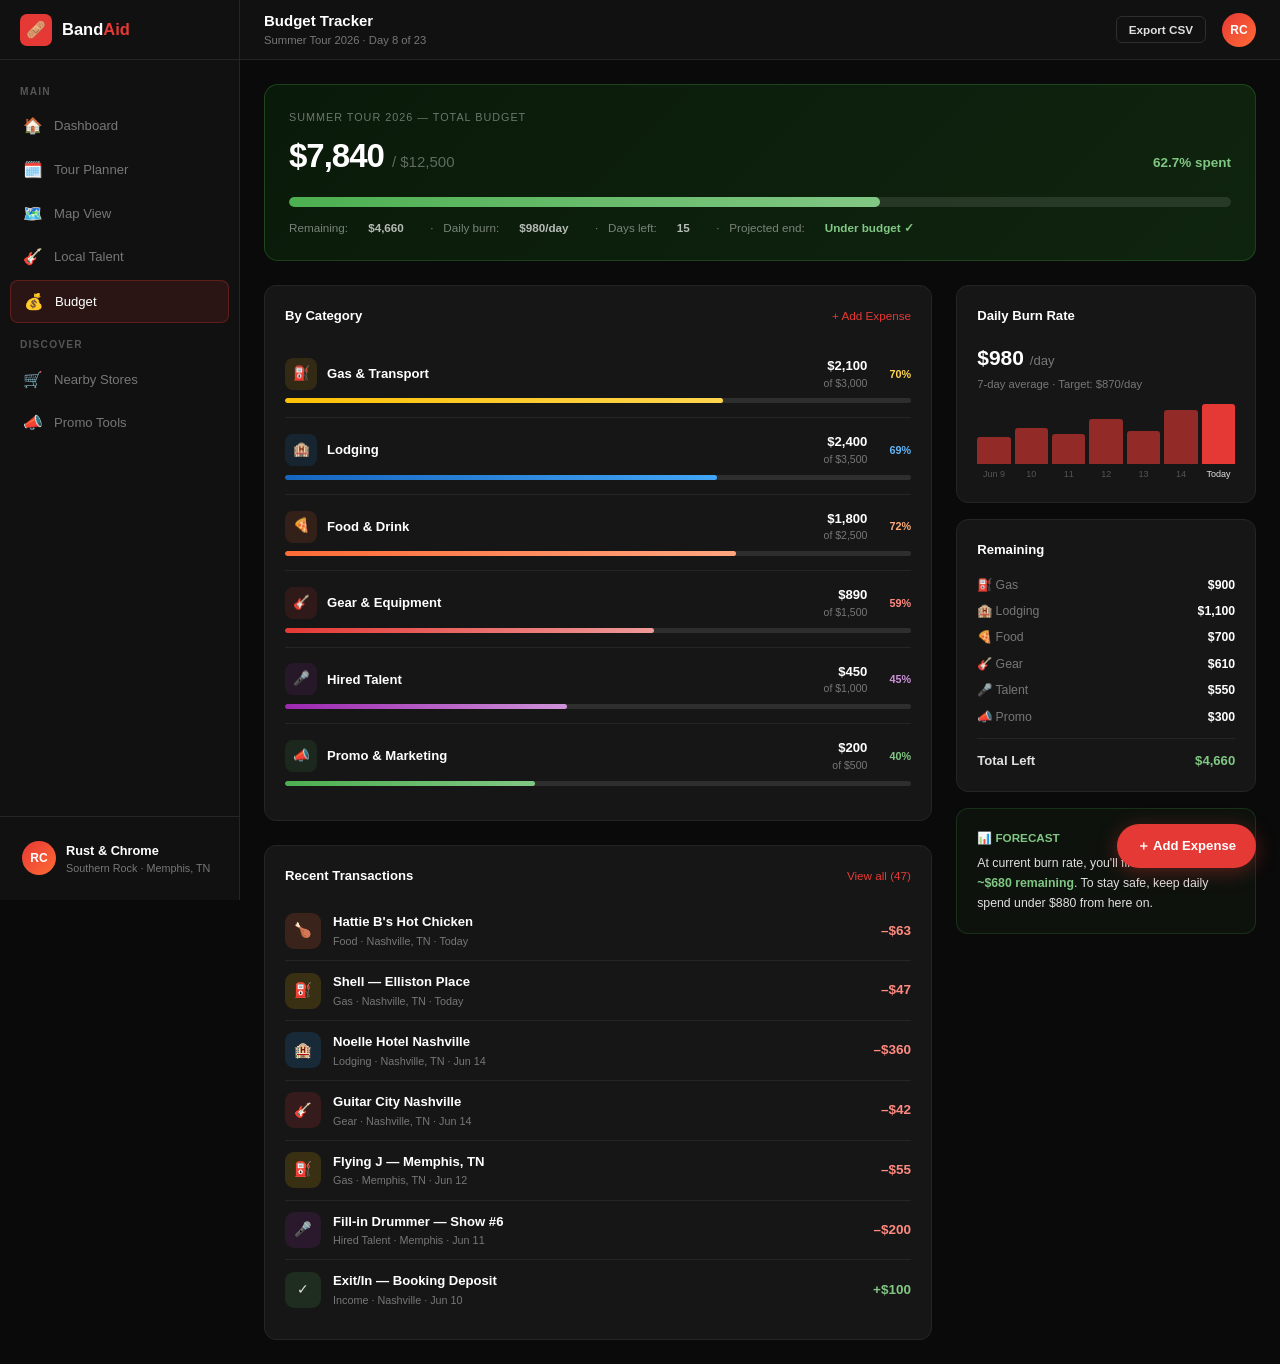
==== budget.html @ 66b854cf "udpated" ====
<!DOCTYPE html>
<html lang="en">
<head>
  <meta charset="UTF-8" />
  <meta name="viewport" content="width=device-width, initial-scale=1.0" />
  <title>BandAid — Budget</title>
  <link rel="stylesheet" href="css/app.css" />
  <style>
    /* Overview hero */
    .budget-hero {
      background: linear-gradient(135deg, #0a1a0a 0%, #0f240f 100%);
      border: 1px solid rgba(76,175,80,0.25);
      border-radius: 14px;
      padding: 24px;
      margin-bottom: 24px;
    }

    .budget-hero-label {
      font-size: 0.72rem;
      text-transform: uppercase;
      letter-spacing: 1px;
      color: rgba(255,255,255,0.4);
      margin-bottom: 6px;
    }

    .budget-numbers {
      display: flex;
      align-items: baseline;
      gap: 8px;
      margin-bottom: 16px;
    }

    .budget-spent {
      font-size: 2.2rem;
      font-weight: 800;
      color: #fff;
      letter-spacing: -1px;
    }

    .budget-total {
      font-size: 1rem;
      color: rgba(255,255,255,0.35);
    }

    .budget-pct {
      font-size: 0.9rem;
      font-weight: 700;
      color: #81c784;
      margin-left: auto;
    }

    .main-bar {
      height: 10px;
      background: rgba(255,255,255,0.1);
      border-radius: 5px;
      overflow: hidden;
      margin-bottom: 12px;
    }

    .main-bar-fill {
      height: 100%;
      background: linear-gradient(90deg, #4caf50, #81c784);
      border-radius: 5px;
      width: 62.7%;
    }

    .budget-hero-meta {
      display: flex;
      gap: 20px;
      font-size: 0.78rem;
      color: rgba(255,255,255,0.45);
    }

    .budget-hero-meta span { color: rgba(255,255,255,0.7); font-weight: 600; }

    /* Category rows */
    .cat-row {
      padding: 14px 0;
      border-bottom: 1px solid var(--border);
    }

    .cat-row:last-child { border-bottom: none; }

    .cat-header {
      display: flex;
      align-items: center;
      gap: 10px;
      margin-bottom: 7px;
    }

    .cat-icon {
      width: 32px;
      height: 32px;
      border-radius: 8px;
      display: flex;
      align-items: center;
      justify-content: center;
      font-size: 0.9rem;
      flex-shrink: 0;
    }

    .cat-name { font-size: 0.875rem; font-weight: 600; color: #fff; flex: 1; }

    .cat-amounts {
      text-align: right;
      flex-shrink: 0;
    }

    .cat-spent { font-size: 0.875rem; font-weight: 700; color: #fff; }
    .cat-budget { font-size: 0.7rem; color: var(--muted); }
    .cat-pct { font-size: 0.72rem; font-weight: 600; }

    .cat-bar {
      height: 5px;
      background: var(--border2);
      border-radius: 3px;
      overflow: hidden;
    }

    .cat-fill {
      height: 100%;
      border-radius: 3px;
    }

    /* Transaction list */
    .txn-row {
      display: flex;
      align-items: center;
      gap: 12px;
      padding: 11px 0;
      border-bottom: 1px solid var(--border);
    }

    .txn-row:last-child { border-bottom: none; }

    .txn-icon {
      width: 36px;
      height: 36px;
      border-radius: 9px;
      display: flex;
      align-items: center;
      justify-content: center;
      font-size: 0.95rem;
      flex-shrink: 0;
    }

    .txn-body { flex: 1; min-width: 0; }
    .txn-name { font-size: 0.875rem; font-weight: 600; color: #fff; }
    .txn-meta { font-size: 0.72rem; color: var(--muted); margin-top: 1px; }

    .txn-amount {
      font-size: 0.9rem;
      font-weight: 700;
      color: #ff8a80;
      flex-shrink: 0;
    }

    /* Add expense modal */
    .fab-add {
      position: fixed;
      bottom: 32px;
      right: 24px;
      background: var(--red);
      color: #fff;
      font-size: 0.875rem;
      font-weight: 700;
      padding: 13px 20px;
      border-radius: 28px;
      border: none;
      cursor: pointer;
      box-shadow: 0 4px 20px rgba(229,57,53,0.35);
      display: flex;
      align-items: center;
      gap: 8px;
      transition: background 0.15s, transform 0.1s;
      z-index: 50;
    }

    .fab-add:hover { background: #c62828; transform: translateY(-1px); }

    @media (max-width: 768px) {
      .fab-add { right: 16px; bottom: 82px; }
    }

    /* Modal */
    .modal-overlay {
      position: fixed;
      inset: 0;
      background: rgba(0,0,0,0.75);
      z-index: 200;
      display: flex;
      align-items: center;
      justify-content: center;
      padding: 20px;
      opacity: 0;
      pointer-events: none;
      transition: opacity 0.2s;
    }

    .modal-overlay.open { opacity: 1; pointer-events: all; }

    .modal {
      background: var(--dark);
      border: 1px solid var(--border2);
      border-radius: 16px;
      padding: 24px;
      width: 100%;
      max-width: 400px;
      transform: scale(0.95);
      transition: transform 0.2s;
    }

    .modal-overlay.open .modal { transform: scale(1); }

    .modal-footer { display: flex; gap: 10px; margin-top: 20px; }

    /* Daily burn chart */
    .burn-chart {
      display: flex;
      align-items: flex-end;
      gap: 4px;
      height: 60px;
      margin-top: 12px;
    }

    .burn-bar {
      flex: 1;
      background: var(--red);
      opacity: 0.6;
      border-radius: 3px 3px 0 0;
      min-height: 4px;
      transition: opacity 0.15s;
      cursor: pointer;
    }

    .burn-bar:hover { opacity: 1; }
    .burn-bar.today { opacity: 1; background: var(--red); }

    .burn-labels {
      display: flex;
      gap: 4px;
      margin-top: 4px;
    }

    .burn-label {
      flex: 1;
      text-align: center;
      font-size: 0.6rem;
      color: var(--muted2);
    }
  </style>
</head>
<body>
<div class="app-shell">

  <aside class="sidebar">
    <a href="index.html" class="sidebar-logo">
      <div class="sidebar-logo-icon">🩹</div>
      <div class="sidebar-logo-text">Band<span>Aid</span></div>
    </a>
    <nav class="sidebar-nav">
      <div class="nav-section-label">Main</div>
      <a href="dashboard.html" class="nav-item"><span class="nav-icon">🏠</span> Dashboard</a>
      <a href="planner.html" class="nav-item"><span class="nav-icon">🗓️</span> Tour Planner</a>
      <a href="map.html" class="nav-item"><span class="nav-icon">🗺️</span> Map View</a>
      <a href="marketplace.html" class="nav-item"><span class="nav-icon">🎸</span> Local Talent</a>
      <a href="budget.html" class="nav-item active"><span class="nav-icon">💰</span> Budget</a>
      <div class="nav-section-label">Discover</div>
      <a href="stores.html" class="nav-item"><span class="nav-icon">🛒</span> Nearby Stores</a>
      <a href="promo.html" class="nav-item"><span class="nav-icon">📣</span> Promo Tools</a>
    </nav>
    <div class="sidebar-footer">
      <a href="profile.html" class="sidebar-profile">
        <div class="avatar">RC</div>
        <div>
          <div class="profile-name">Rust &amp; Chrome</div>
          <div class="profile-role">Southern Rock · Memphis, TN</div>
        </div>
      </a>
    </div>
  </aside>

  <div class="main">
    <header class="topbar">
      <div class="topbar-left">
        <h1>Budget Tracker</h1>
        <p>Summer Tour 2026 · Day 8 of 23</p>
      </div>
      <div class="topbar-right">
        <button class="btn btn-outline btn-sm">Export CSV</button>
        <a href="profile.html" class="avatar" style="margin-left:4px;">RC</a>
      </div>
    </header>

    <main class="page">

      <!-- OVERVIEW -->
      <div class="budget-hero">
        <div class="budget-hero-label">Summer Tour 2026 — Total Budget</div>
        <div class="budget-numbers">
          <div class="budget-spent">$7,840</div>
          <div class="budget-total">/ $12,500</div>
          <div class="budget-pct">62.7% spent</div>
        </div>
        <div class="main-bar"><div class="main-bar-fill"></div></div>
        <div class="budget-hero-meta">
          Remaining: <span>$4,660</span>&nbsp;&nbsp;·&nbsp;&nbsp;
          Daily burn: <span>$980/day</span>&nbsp;&nbsp;·&nbsp;&nbsp;
          Days left: <span>15</span>&nbsp;&nbsp;·&nbsp;&nbsp;
          Projected end: <span style="color:#81c784;">Under budget ✓</span>
        </div>
      </div>

      <div style="display:grid;grid-template-columns:1fr 300px;gap:24px;align-items:start;">

        <!-- LEFT: Categories + Transactions -->
        <div>

          <!-- CATEGORIES -->
          <div class="card mb-24">
            <div class="card-header">
              <span class="card-title">By Category</span>
              <span class="card-action" onclick="openModal('addModal')">+ Add Expense</span>
            </div>

            <!-- Gas -->
            <div class="cat-row">
              <div class="cat-header">
                <div class="cat-icon" style="background:rgba(255,193,7,0.12);">⛽</div>
                <div class="cat-name">Gas & Transport</div>
                <div class="cat-amounts">
                  <div class="cat-spent">$2,100</div>
                  <div class="cat-budget">of $3,000</div>
                </div>
                <div class="cat-pct" style="color:#ffd54f;margin-left:12px;">70%</div>
              </div>
              <div class="cat-bar">
                <div class="cat-fill" style="width:70%;background:linear-gradient(90deg,#ffc107,#ffd54f);"></div>
              </div>
            </div>

            <!-- Lodging -->
            <div class="cat-row">
              <div class="cat-header">
                <div class="cat-icon" style="background:rgba(33,150,243,0.12);">🏨</div>
                <div class="cat-name">Lodging</div>
                <div class="cat-amounts">
                  <div class="cat-spent">$2,400</div>
                  <div class="cat-budget">of $3,500</div>
                </div>
                <div class="cat-pct" style="color:#64b5f6;margin-left:12px;">69%</div>
              </div>
              <div class="cat-bar">
                <div class="cat-fill" style="width:69%;background:linear-gradient(90deg,#1565c0,#42a5f5);"></div>
              </div>
            </div>

            <!-- Food -->
            <div class="cat-row">
              <div class="cat-header">
                <div class="cat-icon" style="background:rgba(255,107,53,0.12);">🍕</div>
                <div class="cat-name">Food & Drink</div>
                <div class="cat-amounts">
                  <div class="cat-spent">$1,800</div>
                  <div class="cat-budget">of $2,500</div>
                </div>
                <div class="cat-pct" style="color:#ffab76;margin-left:12px;">72%</div>
              </div>
              <div class="cat-bar">
                <div class="cat-fill" style="width:72%;background:linear-gradient(90deg,#ff6b35,#ffa580);"></div>
              </div>
            </div>

            <!-- Gear -->
            <div class="cat-row">
              <div class="cat-header">
                <div class="cat-icon" style="background:rgba(229,57,53,0.12);">🎸</div>
                <div class="cat-name">Gear & Equipment</div>
                <div class="cat-amounts">
                  <div class="cat-spent">$890</div>
                  <div class="cat-budget">of $1,500</div>
                </div>
                <div class="cat-pct" style="color:#ff8a80;margin-left:12px;">59%</div>
              </div>
              <div class="cat-bar">
                <div class="cat-fill" style="width:59%;background:linear-gradient(90deg,#e53935,#ef9a9a);"></div>
              </div>
            </div>

            <!-- Talent -->
            <div class="cat-row">
              <div class="cat-header">
                <div class="cat-icon" style="background:rgba(156,39,176,0.12);">🎤</div>
                <div class="cat-name">Hired Talent</div>
                <div class="cat-amounts">
                  <div class="cat-spent">$450</div>
                  <div class="cat-budget">of $1,000</div>
                </div>
                <div class="cat-pct" style="color:#ce93d8;margin-left:12px;">45%</div>
              </div>
              <div class="cat-bar">
                <div class="cat-fill" style="width:45%;background:linear-gradient(90deg,#9c27b0,#ce93d8);"></div>
              </div>
            </div>

            <!-- Promo -->
            <div class="cat-row">
              <div class="cat-header">
                <div class="cat-icon" style="background:rgba(76,175,80,0.12);">📣</div>
                <div class="cat-name">Promo & Marketing</div>
                <div class="cat-amounts">
                  <div class="cat-spent">$200</div>
                  <div class="cat-budget">of $500</div>
                </div>
                <div class="cat-pct" style="color:#81c784;margin-left:12px;">40%</div>
              </div>
              <div class="cat-bar">
                <div class="cat-fill" style="width:40%;background:linear-gradient(90deg,#4caf50,#81c784);"></div>
              </div>
            </div>

          </div>

          <!-- TRANSACTIONS -->
          <div class="card">
            <div class="card-header">
              <span class="card-title">Recent Transactions</span>
              <span class="card-action">View all (47)</span>
            </div>

            <div class="txn-row">
              <div class="txn-icon" style="background:rgba(255,107,53,0.15);">🍗</div>
              <div class="txn-body">
                <div class="txn-name">Hattie B's Hot Chicken</div>
                <div class="txn-meta">Food · Nashville, TN · Today</div>
              </div>
              <div class="txn-amount">–$63</div>
            </div>

            <div class="txn-row">
              <div class="txn-icon" style="background:rgba(255,193,7,0.15);">⛽</div>
              <div class="txn-body">
                <div class="txn-name">Shell — Elliston Place</div>
                <div class="txn-meta">Gas · Nashville, TN · Today</div>
              </div>
              <div class="txn-amount">–$47</div>
            </div>

            <div class="txn-row">
              <div class="txn-icon" style="background:rgba(33,150,243,0.15);">🏨</div>
              <div class="txn-body">
                <div class="txn-name">Noelle Hotel Nashville</div>
                <div class="txn-meta">Lodging · Nashville, TN · Jun 14</div>
              </div>
              <div class="txn-amount">–$360</div>
            </div>

            <div class="txn-row">
              <div class="txn-icon" style="background:rgba(229,57,53,0.15);">🎸</div>
              <div class="txn-body">
                <div class="txn-name">Guitar City Nashville</div>
                <div class="txn-meta">Gear · Nashville, TN · Jun 14</div>
              </div>
              <div class="txn-amount">–$42</div>
            </div>

            <div class="txn-row">
              <div class="txn-icon" style="background:rgba(255,193,7,0.15);">⛽</div>
              <div class="txn-body">
                <div class="txn-name">Flying J — Memphis, TN</div>
                <div class="txn-meta">Gas · Memphis, TN · Jun 12</div>
              </div>
              <div class="txn-amount">–$55</div>
            </div>

            <div class="txn-row">
              <div class="txn-icon" style="background:rgba(156,39,176,0.15);">🎤</div>
              <div class="txn-body">
                <div class="txn-name">Fill-in Drummer — Show #6</div>
                <div class="txn-meta">Hired Talent · Memphis · Jun 11</div>
              </div>
              <div class="txn-amount">–$200</div>
            </div>

            <div class="txn-row" style="border-bottom:none;">
              <div class="txn-icon" style="background:rgba(76,175,80,0.15);">✓</div>
              <div class="txn-body">
                <div class="txn-name">Exit/In — Booking Deposit</div>
                <div class="txn-meta">Income · Nashville · Jun 10</div>
              </div>
              <div class="txn-amount" style="color:#81c784;">+$100</div>
            </div>

          </div>

        </div>

        <!-- RIGHT sidebar -->
        <div style="display:flex;flex-direction:column;gap:16px;position:sticky;top:84px;">

          <!-- Daily burn -->
          <div class="card">
            <div class="card-header">
              <span class="card-title">Daily Burn Rate</span>
            </div>
            <div style="font-size:1.4rem;font-weight:800;color:#fff;margin-bottom:2px;">$980 <span style="font-size:.875rem;font-weight:400;color:var(--muted);">/day</span></div>
            <div style="font-size:.75rem;color:var(--muted);margin-bottom:12px;">7-day average · Target: $870/day</div>
            <div class="burn-chart">
              <div class="burn-bar" style="height:45%;"></div>
              <div class="burn-bar" style="height:60%;"></div>
              <div class="burn-bar" style="height:50%;"></div>
              <div class="burn-bar" style="height:75%;"></div>
              <div class="burn-bar" style="height:55%;"></div>
              <div class="burn-bar" style="height:90%;"></div>
              <div class="burn-bar today" style="height:100%;"></div>
            </div>
            <div class="burn-labels">
              <div class="burn-label">Jun 9</div>
              <div class="burn-label">10</div>
              <div class="burn-label">11</div>
              <div class="burn-label">12</div>
              <div class="burn-label">13</div>
              <div class="burn-label">14</div>
              <div class="burn-label" style="color:var(--text);">Today</div>
            </div>
          </div>

          <!-- Per-category remaining -->
          <div class="card">
            <div class="card-header">
              <span class="card-title">Remaining</span>
            </div>
            <div style="display:flex;flex-direction:column;gap:8px;">
              <div style="display:flex;justify-content:space-between;font-size:.82rem;">
                <span style="color:var(--muted);">⛽ Gas</span><span style="color:#fff;font-weight:600;">$900</span>
              </div>
              <div style="display:flex;justify-content:space-between;font-size:.82rem;">
                <span style="color:var(--muted);">🏨 Lodging</span><span style="color:#fff;font-weight:600;">$1,100</span>
              </div>
              <div style="display:flex;justify-content:space-between;font-size:.82rem;">
                <span style="color:var(--muted);">🍕 Food</span><span style="color:#fff;font-weight:600;">$700</span>
              </div>
              <div style="display:flex;justify-content:space-between;font-size:.82rem;">
                <span style="color:var(--muted);">🎸 Gear</span><span style="color:#fff;font-weight:600;">$610</span>
              </div>
              <div style="display:flex;justify-content:space-between;font-size:.82rem;">
                <span style="color:var(--muted);">🎤 Talent</span><span style="color:#fff;font-weight:600;">$550</span>
              </div>
              <div style="display:flex;justify-content:space-between;font-size:.82rem;">
                <span style="color:var(--muted);">📣 Promo</span><span style="color:#fff;font-weight:600;">$300</span>
              </div>
              <hr class="divider" style="margin:4px 0;" />
              <div style="display:flex;justify-content:space-between;font-size:.875rem;">
                <span style="color:var(--text);font-weight:700;">Total Left</span>
                <span style="color:#81c784;font-weight:800;">$4,660</span>
              </div>
            </div>
          </div>

          <!-- Forecast -->
          <div class="card" style="background:rgba(76,175,80,0.05);border-color:rgba(76,175,80,0.2);">
            <div style="font-size:.78rem;font-weight:700;color:#81c784;margin-bottom:8px;">📊 FORECAST</div>
            <div style="font-size:.82rem;color:var(--text);line-height:1.6;">
              At current burn rate, you'll finish the tour with <strong style="color:#81c784;">~$680 remaining</strong>. To stay safe, keep daily spend under $880 from here on.
            </div>
          </div>

        </div>
      </div>

    </main>
  </div>
</div>

<!-- FAB -->
<button class="fab-add" onclick="openModal('addModal')">
  ＋ Add Expense
</button>

<!-- ADD EXPENSE MODAL -->
<div class="modal-overlay" id="addModal" onclick="closeOnOverlay(event,'addModal')">
  <div class="modal">
    <div style="font-size:1.05rem;font-weight:700;color:#fff;margin-bottom:4px;">Log Expense</div>
    <div style="font-size:.8rem;color:var(--muted);margin-bottom:20px;">Add a new expense to your tour budget</div>

    <div class="input-group">
      <label class="input-label">Category</label>
      <select class="input">
        <option>⛽ Gas & Transport</option>
        <option>🏨 Lodging</option>
        <option selected>🍕 Food & Drink</option>
        <option>🎸 Gear & Equipment</option>
        <option>🎤 Hired Talent</option>
        <option>📣 Promo & Marketing</option>
        <option>Other</option>
      </select>
    </div>
    <div class="input-group">
      <label class="input-label">Description</label>
      <input class="input" type="text" placeholder="e.g. Waffle House — Atlanta" />
    </div>
    <div style="display:grid;grid-template-columns:1fr 1fr;gap:12px;">
      <div class="input-group">
        <label class="input-label">Amount ($)</label>
        <input class="input" type="number" placeholder="0.00" step="0.01" />
      </div>
      <div class="input-group">
        <label class="input-label">Date</label>
        <input class="input" type="date" value="2026-06-15" />
      </div>
    </div>

    <div class="modal-footer">
      <button class="btn btn-outline btn-sm" style="flex:1;" onclick="closeModal('addModal')">Cancel</button>
      <button class="btn btn-primary btn-sm" style="flex:2;" onclick="confirmExpense()">Log Expense</button>
    </div>
  </div>
</div>

<nav class="bottom-nav">
  <div class="bottom-nav-items">
    <a href="dashboard.html" class="bottom-nav-item"><span class="nav-icon">🏠</span><span>Home</span></a>
    <a href="map.html" class="bottom-nav-item"><span class="nav-icon">🗺️</span><span>Map</span></a>
    <a href="marketplace.html" class="bottom-nav-item"><span class="nav-icon">🎸</span><span>Find</span></a>
    <a href="planner.html" class="bottom-nav-item"><span class="nav-icon">🗓️</span><span>Plan</span></a>
    <a href="budget.html" class="bottom-nav-item active"><span class="nav-icon">💰</span><span>Budget</span></a>
  </div>
</nav>

<script>
  function openModal(id) {
    document.getElementById(id).classList.add('open');
    document.body.style.overflow = 'hidden';
  }

  function closeModal(id) {
    document.getElementById(id).classList.remove('open');
    document.body.style.overflow = '';
  }

  function closeOnOverlay(e, id) {
    if (e.target === document.getElementById(id)) closeModal(id);
  }

  function confirmExpense() {
    closeModal('addModal');
    const banner = document.createElement('div');
    banner.style.cssText = 'position:fixed;top:70px;left:50%;transform:translateX(-50%);background:#2e7d32;color:#fff;padding:12px 24px;border-radius:8px;font-size:.875rem;font-weight:600;z-index:300;box-shadow:0 4px 20px rgba(0,0,0,0.3);';
    banner.textContent = '✓ Expense logged successfully';
    document.body.appendChild(banner);
    setTimeout(() => banner.remove(), 3000);
  }
</script>
</body>
</html>
---- css/app.css ----
/* ============================================
   BandAid App Shell — Shared Styles
   ============================================ */

*, *::before, *::after { box-sizing: border-box; margin: 0; padding: 0; }

:root {
  --red: #E53935;
  --red-dim: rgba(229,57,53,0.12);
  --red-border: rgba(229,57,53,0.28);
  --accent: #FF6B35;
  --dark: #111111;
  --darker: #0a0a0a;
  --card: #161616;
  --card2: #1c1c1c;
  --border: #252525;
  --border2: #2e2e2e;
  --text: #e0e0e0;
  --muted: #777;
  --muted2: #555;
  --sidebar-w: 240px;
  --header-h: 60px;
  --green: #4caf50;
  --yellow: #ffc107;
  --blue: #2196f3;
  --purple: #9c27b0;
}

html, body {
  height: 100%;
  font-family: -apple-system, BlinkMacSystemFont, "Segoe UI", Roboto, sans-serif;
  background: var(--darker);
  color: var(--text);
  line-height: 1.5;
  font-size: 15px;
}

a { text-decoration: none; color: inherit; }

/* ============ LAYOUT ============ */

.app-shell {
  display: flex;
  min-height: 100vh;
}

/* SIDEBAR */
.sidebar {
  width: var(--sidebar-w);
  background: var(--dark);
  border-right: 1px solid var(--border);
  display: flex;
  flex-direction: column;
  position: fixed;
  top: 0;
  left: 0;
  height: 100vh;
  z-index: 50;
  overflow-y: auto;
}

.sidebar-logo {
  display: flex;
  align-items: center;
  gap: 10px;
  padding: 0 20px;
  height: var(--header-h);
  border-bottom: 1px solid var(--border);
  flex-shrink: 0;
}

.sidebar-logo-icon {
  width: 32px;
  height: 32px;
  background: var(--red);
  border-radius: 7px;
  display: flex;
  align-items: center;
  justify-content: center;
  font-size: 16px;
}

.sidebar-logo-text {
  font-size: 1.1rem;
  font-weight: 700;
  color: #fff;
}
.sidebar-logo-text span { color: var(--red); }

.sidebar-nav {
  flex: 1;
  padding: 12px 10px;
}

.nav-section-label {
  font-size: 0.68rem;
  font-weight: 700;
  text-transform: uppercase;
  letter-spacing: 1.2px;
  color: var(--muted2);
  padding: 12px 10px 6px;
}

.nav-item {
  display: flex;
  align-items: center;
  gap: 10px;
  padding: 9px 12px;
  border-radius: 8px;
  font-size: 0.875rem;
  font-weight: 500;
  color: var(--muted);
  transition: background 0.15s, color 0.15s;
  cursor: pointer;
  margin-bottom: 2px;
}

.nav-item:hover {
  background: rgba(255,255,255,0.05);
  color: var(--text);
}

.nav-item.active {
  background: var(--red-dim);
  color: #fff;
  border: 1px solid var(--red-border);
}

.nav-item.active .nav-icon { color: var(--red); }

.nav-icon {
  font-size: 1.05rem;
  width: 22px;
  text-align: center;
  flex-shrink: 0;
}

.sidebar-footer {
  padding: 16px 12px;
  border-top: 1px solid var(--border);
}

.sidebar-profile {
  display: flex;
  align-items: center;
  gap: 10px;
  padding: 8px 10px;
  border-radius: 8px;
  cursor: pointer;
  transition: background 0.15s;
}

.sidebar-profile:hover { background: rgba(255,255,255,0.05); }

.avatar {
  width: 34px;
  height: 34px;
  border-radius: 50%;
  background: linear-gradient(135deg, var(--red), var(--accent));
  display: flex;
  align-items: center;
  justify-content: center;
  font-size: 0.8rem;
  font-weight: 700;
  color: #fff;
  flex-shrink: 0;
}

.avatar.lg {
  width: 52px;
  height: 52px;
  font-size: 1.1rem;
}

.avatar.xl {
  width: 72px;
  height: 72px;
  font-size: 1.5rem;
}

.profile-name {
  font-size: 0.85rem;
  font-weight: 600;
  color: #fff;
}

.profile-role {
  font-size: 0.72rem;
  color: var(--muted);
}

/* MAIN CONTENT */
.main {
  margin-left: var(--sidebar-w);
  flex: 1;
  display: flex;
  flex-direction: column;
  min-height: 100vh;
}

/* TOP HEADER */
.topbar {
  height: var(--header-h);
  background: var(--dark);
  border-bottom: 1px solid var(--border);
  display: flex;
  align-items: center;
  justify-content: space-between;
  padding: 0 24px;
  position: sticky;
  top: 0;
  z-index: 40;
}

.topbar-left h1 {
  font-size: 1rem;
  font-weight: 700;
  color: #fff;
}

.topbar-left p {
  font-size: 0.75rem;
  color: var(--muted);
}

.topbar-right {
  display: flex;
  align-items: center;
  gap: 12px;
}

.icon-btn {
  width: 36px;
  height: 36px;
  border-radius: 8px;
  background: var(--card2);
  border: 1px solid var(--border);
  display: flex;
  align-items: center;
  justify-content: center;
  font-size: 1rem;
  cursor: pointer;
  transition: background 0.15s;
  color: var(--muted);
}

.icon-btn:hover { background: var(--border2); color: var(--text); }

.notif-dot {
  position: relative;
}

.notif-dot::after {
  content: '';
  position: absolute;
  top: 6px;
  right: 6px;
  width: 7px;
  height: 7px;
  background: var(--red);
  border-radius: 50%;
  border: 2px solid var(--dark);
}

/* PAGE CONTENT */
.page {
  flex: 1;
  padding: 24px;
  max-width: 1200px;
  width: 100%;
  margin: 0 auto;
}

/* ============ COMPONENTS ============ */

/* CARDS */
.card {
  background: var(--card);
  border: 1px solid var(--border);
  border-radius: 12px;
  padding: 20px;
}

.card-sm {
  background: var(--card);
  border: 1px solid var(--border);
  border-radius: 10px;
  padding: 14px 16px;
}

.card-dark {
  background: var(--darker);
  border: 1px solid var(--border);
  border-radius: 10px;
  padding: 14px 16px;
}

.card-header {
  display: flex;
  align-items: center;
  justify-content: space-between;
  margin-bottom: 16px;
}

.card-title {
  font-size: 0.875rem;
  font-weight: 700;
  color: #fff;
}

.card-action {
  font-size: 0.78rem;
  color: var(--red);
  cursor: pointer;
  font-weight: 500;
}

.card-action:hover { text-decoration: underline; }

/* GRID */
.grid-2 { display: grid; grid-template-columns: repeat(2, 1fr); gap: 16px; }
.grid-3 { display: grid; grid-template-columns: repeat(3, 1fr); gap: 16px; }
.grid-4 { display: grid; grid-template-columns: repeat(4, 1fr); gap: 16px; }
.grid-auto { display: grid; grid-template-columns: repeat(auto-fill, minmax(260px, 1fr)); gap: 16px; }

/* STAT TILE */
.stat-tile {
  background: var(--card);
  border: 1px solid var(--border);
  border-radius: 12px;
  padding: 18px 20px;
}

.stat-tile-label {
  font-size: 0.75rem;
  color: var(--muted);
  text-transform: uppercase;
  letter-spacing: 0.5px;
  margin-bottom: 8px;
}

.stat-tile-value {
  font-size: 1.7rem;
  font-weight: 800;
  color: #fff;
  letter-spacing: -1px;
  line-height: 1;
}

.stat-tile-sub {
  font-size: 0.75rem;
  color: var(--muted);
  margin-top: 6px;
}

.stat-tile-icon {
  font-size: 1.4rem;
  margin-bottom: 8px;
}

/* BADGES */
.badge {
  display: inline-flex;
  align-items: center;
  gap: 4px;
  font-size: 0.7rem;
  font-weight: 600;
  padding: 3px 8px;
  border-radius: 4px;
  text-transform: uppercase;
  letter-spacing: 0.3px;
}

.badge-red { background: var(--red-dim); color: #ff8a80; border: 1px solid var(--red-border); }
.badge-green { background: rgba(76,175,80,0.12); color: #81c784; border: 1px solid rgba(76,175,80,0.25); }
.badge-yellow { background: rgba(255,193,7,0.12); color: #ffd54f; border: 1px solid rgba(255,193,7,0.25); }
.badge-blue { background: rgba(33,150,243,0.12); color: #64b5f6; border: 1px solid rgba(33,150,243,0.25); }
.badge-purple { background: rgba(156,39,176,0.12); color: #ce93d8; border: 1px solid rgba(156,39,176,0.25); }
.badge-gray { background: rgba(255,255,255,0.07); color: var(--muted); border: 1px solid var(--border2); }

/* TAGS */
.tag {
  background: rgba(255,255,255,0.05);
  border: 1px solid var(--border);
  color: var(--muted);
  font-size: 0.72rem;
  padding: 2px 8px;
  border-radius: 4px;
}

.tags { display: flex; flex-wrap: wrap; gap: 5px; margin-top: 8px; }

/* BUTTONS */
.btn {
  display: inline-flex;
  align-items: center;
  justify-content: center;
  gap: 6px;
  font-size: 0.875rem;
  font-weight: 600;
  padding: 9px 18px;
  border-radius: 8px;
  border: none;
  cursor: pointer;
  transition: background 0.15s, transform 0.1s;
  text-decoration: none;
}

.btn:hover { transform: translateY(-1px); }

.btn-primary { background: var(--red); color: #fff; }
.btn-primary:hover { background: #c62828; }

.btn-outline { background: transparent; color: var(--text); border: 1px solid var(--border2); }
.btn-outline:hover { border-color: #555; }

.btn-ghost { background: rgba(255,255,255,0.05); color: var(--text); }
.btn-ghost:hover { background: rgba(255,255,255,0.09); }

.btn-sm { padding: 6px 12px; font-size: 0.78rem; border-radius: 6px; }
.btn-xs { padding: 4px 10px; font-size: 0.72rem; border-radius: 5px; }

/* DIVIDER */
.divider { border: none; border-top: 1px solid var(--border); margin: 16px 0; }

/* SECTION HEADING */
.section-heading {
  margin-bottom: 20px;
}

.section-heading h2 {
  font-size: 1.1rem;
  font-weight: 700;
  color: #fff;
}

.section-heading p {
  font-size: 0.82rem;
  color: var(--muted);
  margin-top: 3px;
}

/* INPUT */
.input-group {
  display: flex;
  flex-direction: column;
  gap: 5px;
  margin-bottom: 14px;
}

.input-label {
  font-size: 0.78rem;
  font-weight: 600;
  color: var(--muted);
  text-transform: uppercase;
  letter-spacing: 0.4px;
}

.input {
  background: var(--card2);
  border: 1px solid var(--border2);
  border-radius: 8px;
  padding: 10px 14px;
  font-size: 0.875rem;
  color: var(--text);
  width: 100%;
  outline: none;
  transition: border-color 0.15s;
  font-family: inherit;
}

.input:focus { border-color: var(--red); }

.input::placeholder { color: var(--muted2); }

select.input { cursor: pointer; }

/* SEARCH BAR */
.search-wrap {
  position: relative;
}

.search-icon {
  position: absolute;
  left: 12px;
  top: 50%;
  transform: translateY(-50%);
  color: var(--muted);
  font-size: 0.9rem;
}

.search-wrap .input { padding-left: 36px; }

/* PROGRESS BAR */
.progress-bar {
  height: 6px;
  background: var(--border2);
  border-radius: 3px;
  overflow: hidden;
  margin-top: 6px;
}

.progress-fill {
  height: 100%;
  border-radius: 3px;
  transition: width 0.4s ease;
}

/* AVATAR CLUSTER */
.avatar-cluster {
  display: flex;
}

.avatar-cluster .avatar {
  margin-left: -8px;
  border: 2px solid var(--dark);
}

.avatar-cluster .avatar:first-child { margin-left: 0; }

/* BOTTOM NAV (mobile) */
.bottom-nav {
  display: none;
  position: fixed;
  bottom: 0;
  left: 0;
  right: 0;
  background: var(--dark);
  border-top: 1px solid var(--border);
  padding: 8px 0 12px;
  z-index: 100;
}

.bottom-nav-items {
  display: flex;
  justify-content: space-around;
}

.bottom-nav-item {
  display: flex;
  flex-direction: column;
  align-items: center;
  gap: 3px;
  font-size: 0.65rem;
  color: var(--muted);
  padding: 4px 12px;
  border-radius: 8px;
  transition: color 0.15s;
  cursor: pointer;
}

.bottom-nav-item.active { color: var(--red); }

.bottom-nav-item .nav-icon { font-size: 1.2rem; }

/* ============ RESPONSIVE ============ */
@media (max-width: 768px) {
  .sidebar { display: none; }
  .main { margin-left: 0; padding-bottom: 70px; }
  .bottom-nav { display: block; }
  .grid-4 { grid-template-columns: repeat(2, 1fr); }
  .grid-3 { grid-template-columns: 1fr; }
  .grid-2 { grid-template-columns: 1fr; }
  .page { padding: 16px; }
}

@media (max-width: 480px) {
  .grid-4 { grid-template-columns: repeat(2, 1fr); }
}

/* ============ UTILITIES ============ */
.flex { display: flex; }
.flex-col { display: flex; flex-direction: column; }
.items-center { align-items: center; }
.justify-between { justify-content: space-between; }
.gap-8 { gap: 8px; }
.gap-12 { gap: 12px; }
.gap-16 { gap: 16px; }
.gap-20 { gap: 20px; }
.mt-4 { margin-top: 4px; }
.mt-8 { margin-top: 8px; }
.mt-12 { margin-top: 12px; }
.mt-16 { margin-top: 16px; }
.mt-20 { margin-top: 20px; }
.mt-24 { margin-top: 24px; }
.mb-16 { margin-bottom: 16px; }
.mb-20 { margin-bottom: 20px; }
.mb-24 { margin-bottom: 24px; }
.text-white { color: #fff; }
.text-muted { color: var(--muted); }
.text-red { color: var(--red); }
.text-green { color: var(--green); }
.text-sm { font-size: 0.8rem; }
.text-xs { font-size: 0.72rem; }
.font-bold { font-weight: 700; }
.truncate { white-space: nowrap; overflow: hidden; text-overflow: ellipsis; }

/* Stars */
.stars { color: var(--yellow); font-size: 0.8rem; }

/* Empty state */
.empty-state {
  text-align: center;
  padding: 3rem 1rem;
  color: var(--muted);
}

.empty-state-icon { font-size: 2.5rem; margin-bottom: 0.75rem; }
.empty-state h3 { color: var(--text); font-size: 1rem; margin-bottom: 0.25rem; }
.empty-state p { font-size: 0.85rem; }

/* Scrollbar */
::-webkit-scrollbar { width: 5px; height: 5px; }
::-webkit-scrollbar-track { background: transparent; }
::-webkit-scrollbar-thumb { background: var(--border2); border-radius: 3px; }
::-webkit-scrollbar-thumb:hover { background: #444; }
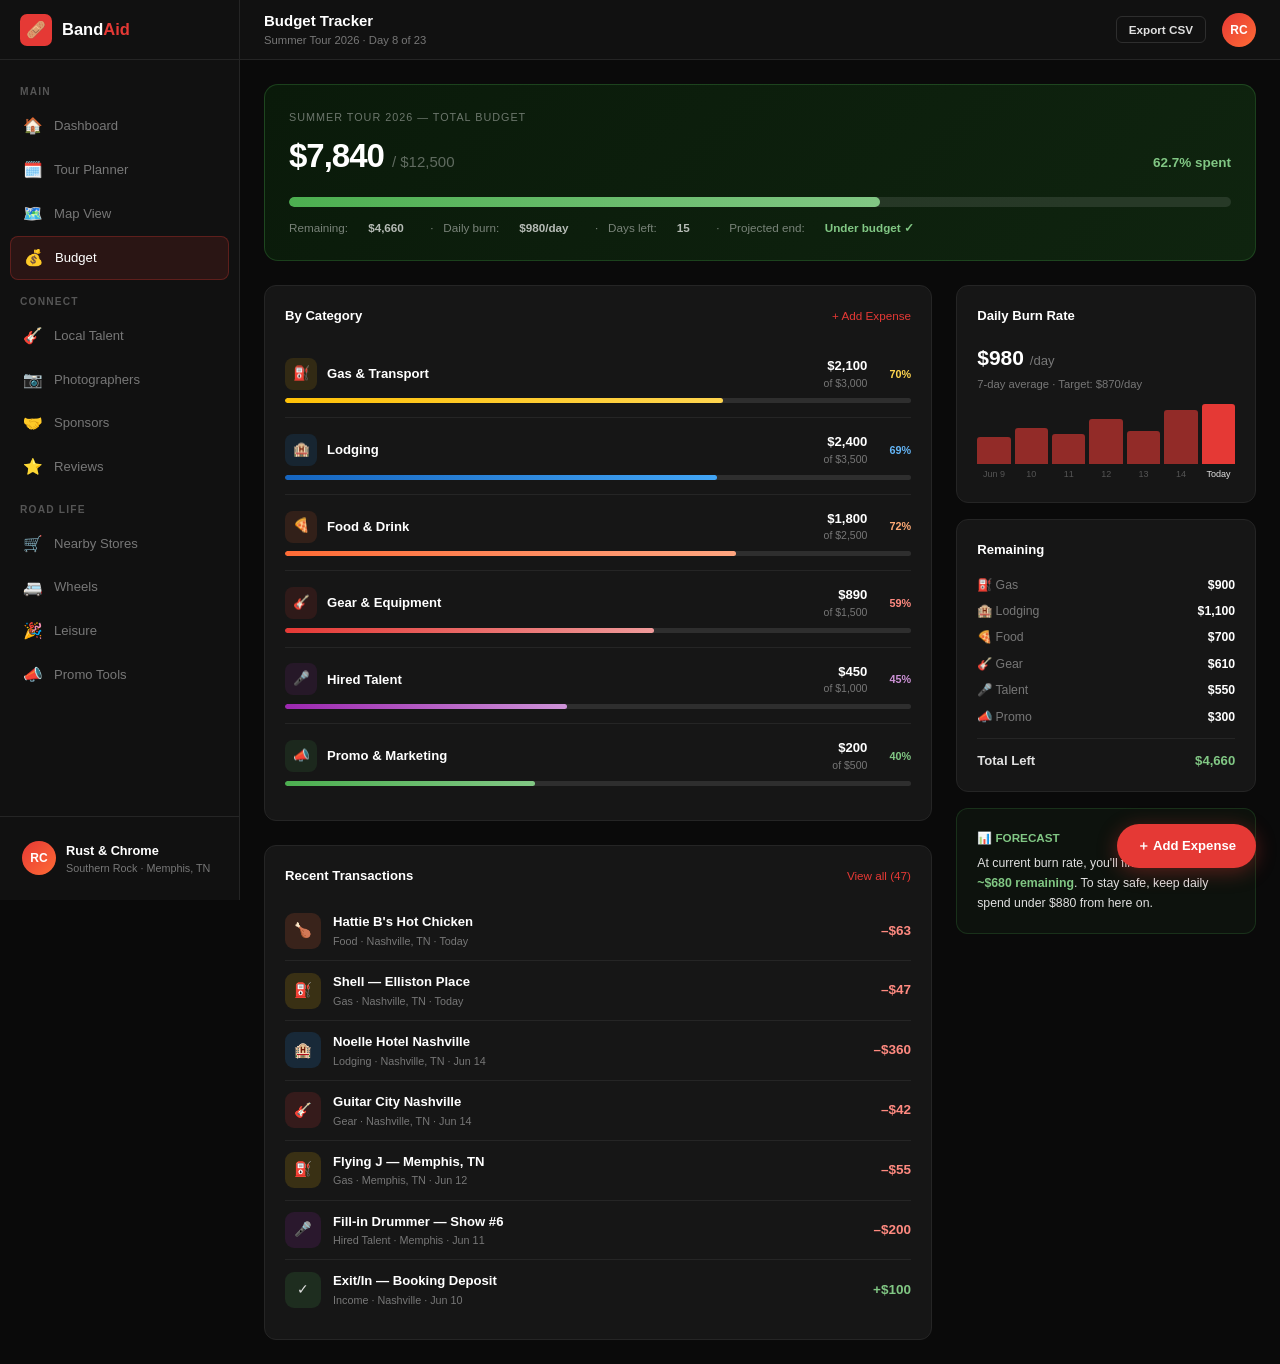
==== commit 9ecea8d4: "Add Wheels, Leisure, Sponsors, Reviews, Photographers pages; update all sidebars New pages: wheels (" ====
--- a/budget.html
+++ b/budget.html
@@ -263,10 +263,16 @@
       <a href="dashboard.html" class="nav-item"><span class="nav-icon">🏠</span> Dashboard</a>
       <a href="planner.html" class="nav-item"><span class="nav-icon">🗓️</span> Tour Planner</a>
       <a href="map.html" class="nav-item"><span class="nav-icon">🗺️</span> Map View</a>
+      <a href="budget.html" class="nav-item active"><span class="nav-icon">💰</span> Budget</a>
+      <div class="nav-section-label">Connect</div>
       <a href="marketplace.html" class="nav-item"><span class="nav-icon">🎸</span> Local Talent</a>
-      <a href="budget.html" class="nav-item active"><span class="nav-icon">💰</span> Budget</a>
-      <div class="nav-section-label">Discover</div>
+      <a href="photographers.html" class="nav-item"><span class="nav-icon">📷</span> Photographers</a>
+      <a href="sponsors.html" class="nav-item"><span class="nav-icon">🤝</span> Sponsors</a>
+      <a href="reviews.html" class="nav-item"><span class="nav-icon">⭐</span> Reviews</a>
+      <div class="nav-section-label">Road Life</div>
       <a href="stores.html" class="nav-item"><span class="nav-icon">🛒</span> Nearby Stores</a>
+      <a href="wheels.html" class="nav-item"><span class="nav-icon">🚐</span> Wheels</a>
+      <a href="leisure.html" class="nav-item"><span class="nav-icon">🎉</span> Leisure</a>
       <a href="promo.html" class="nav-item"><span class="nav-icon">📣</span> Promo Tools</a>
     </nav>
     <div class="sidebar-footer">
